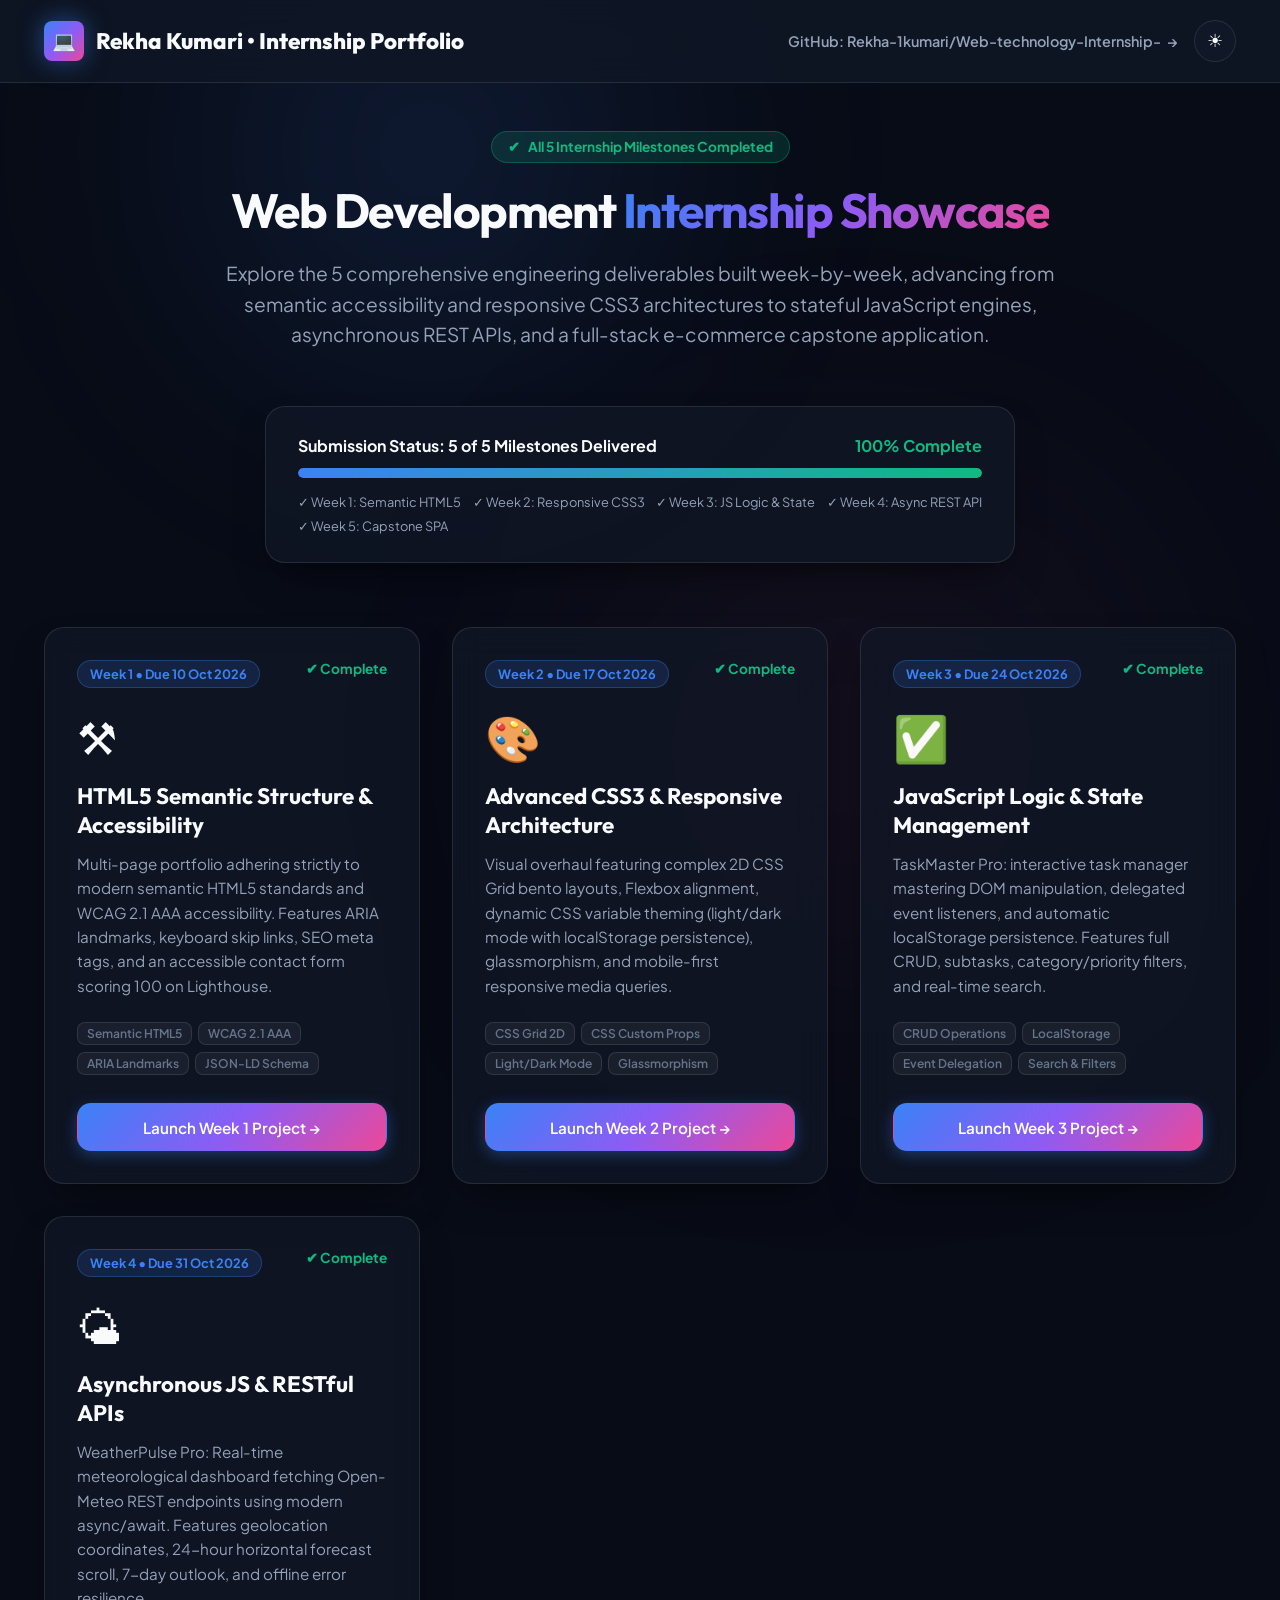
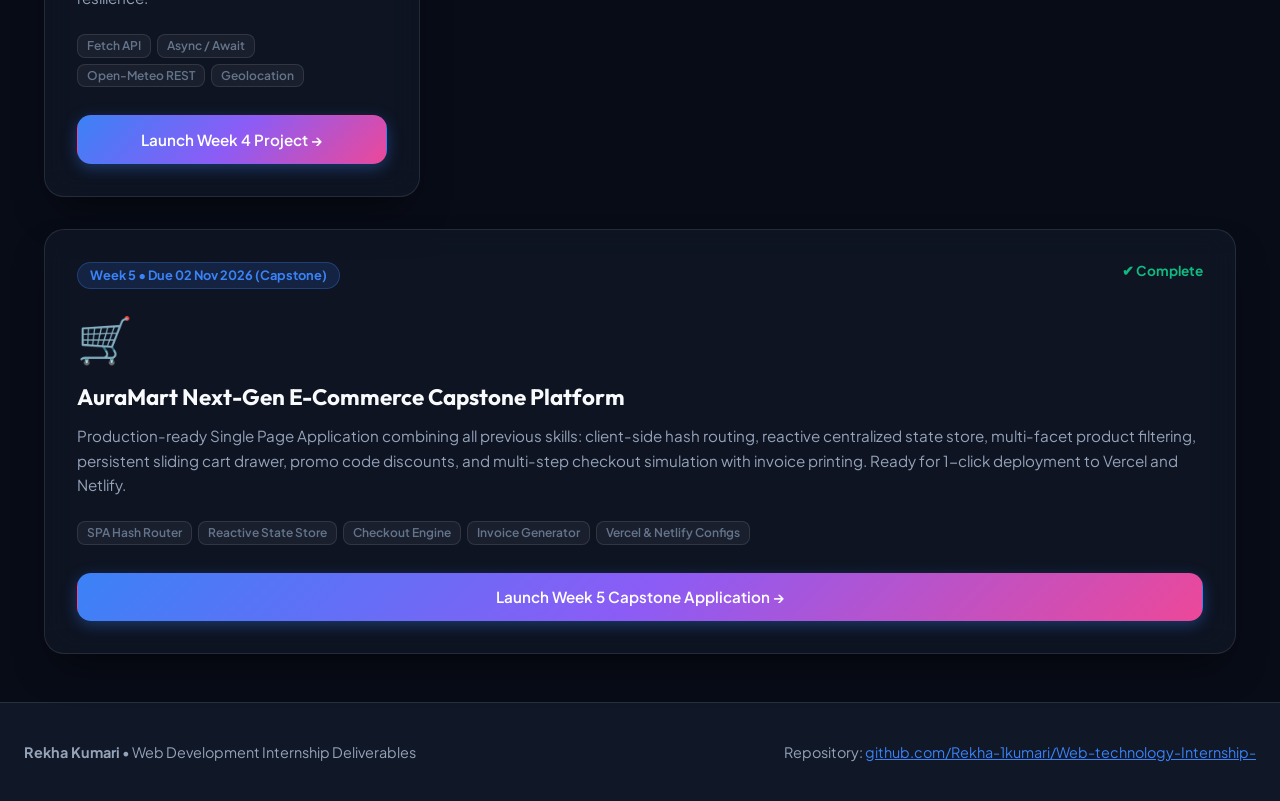
==== index.html @ a8c2018e "feat: transfer complete 5-week Web Technology internship curriculum, projects, and showcase hub" ====
﻿<!DOCTYPE html>
<html lang="en" data-theme="dark">
<head>
  <meta charset="UTF-8">
  <meta name="viewport" content="width=device-width, initial-scale=1.0">
  <title>Web Development Internship Showcase | Rekha Kumari</title>
  <meta name="description" content="Master portfolio portal showcasing all 5 weekly project deliverables for the Web Development Internship by Rekha Kumari.">
  <link rel="preconnect" href="https://fonts.googleapis.com">
  <link rel="preconnect" href="https://fonts.gstatic.com" crossorigin>
  <link href="https://fonts.googleapis.com/css2?family=Outfit:wght@400;500;600;700;800;900&family=Plus+Jakarta+Sans:wght@400;500;600;700&display=swap" rel="stylesheet">
  
  <style>
    :root {
      --font-heading: 'Outfit', sans-serif;
      --font-body: 'Plus Jakarta Sans', sans-serif;

      --bg-dark: #080c17;
      --bg-surface: #101726;
      --bg-card: rgba(16, 23, 38, 0.75);
      --border-subtle: #1e293b;
      --border-glass: rgba(255, 255, 255, 0.1);

      --text-main: #f8fafc;
      --text-muted: #94a3b8;
      --text-dim: #64748b;

      --primary: #3b82f6;
      --primary-gradient: linear-gradient(135deg, #3b82f6 0%, #8b5cf6 50%, #ec4899 100%);
      --accent-emerald: #10b981;
      --accent-amber: #f59e0b;

      --radius-sm: 8px;
      --radius-md: 14px;
      --radius-lg: 20px;
      --radius-full: 9999px;

      --shadow-lg: 0 20px 40px -15px rgba(0, 0, 0, 0.6);
    }

    [data-theme="light"] {
      --bg-dark: #f8fafc;
      --bg-surface: #ffffff;
      --bg-card: rgba(255, 255, 255, 0.85);
      --border-subtle: #e2e8f0;
      --border-glass: rgba(226, 232, 240, 0.8);

      --text-main: #0f172a;
      --text-muted: #475569;
      --text-dim: #94a3b8;
    }

    *, *::before, *::after {
      box-sizing: border-box;
      margin: 0;
      padding: 0;
      transition: background-color 0.25s ease, border-color 0.25s ease, color 0.25s ease;
    }

    body {
      font-family: var(--font-body);
      background-color: var(--bg-dark);
      color: var(--text-main);
      min-height: 100vh;
      display: flex;
      flex-direction: column;
      position: relative;
      overflow-x: hidden;
    }

    /* Ambient background glows */
    body::before {
      content: '';
      position: fixed;
      top: -150px;
      left: 10%;
      width: 600px;
      height: 600px;
      background: radial-gradient(circle, rgba(59, 130, 246, 0.2) 0%, transparent 70%);
      filter: blur(120px);
      pointer-events: none;
      z-index: -1;
    }

    body::after {
      content: '';
      position: fixed;
      bottom: -150px;
      right: 10%;
      width: 600px;
      height: 600px;
      background: radial-gradient(circle, rgba(236, 72, 153, 0.15) 0%, transparent 70%);
      filter: blur(140px);
      pointer-events: none;
      z-index: -1;
    }

    /* Header */
    .master-header {
      background: rgba(16, 23, 38, 0.8);
      backdrop-filter: blur(16px);
      border-bottom: 1px solid var(--border-glass);
      position: sticky;
      top: 0;
      z-index: 100;
    }

    .header-inner {
      max-width: 1240px;
      margin: 0 auto;
      padding: 1.25rem 1.5rem;
      display: flex;
      justify-content: space-between;
      align-items: center;
      flex-wrap: wrap;
      gap: 1rem;
    }

    .brand-wrap {
      display: flex;
      align-items: center;
      gap: 0.75rem;
      font-family: var(--font-heading);
      font-size: 1.4rem;
      font-weight: 800;
    }

    .brand-badge-logo {
      width: 40px;
      height: 40px;
      background: var(--primary-gradient);
      border-radius: var(--radius-sm);
      display: flex;
      align-items: center;
      justify-content: center;
      color: #fff;
      font-size: 1.2rem;
      box-shadow: 0 0 25px rgba(59, 130, 246, 0.5);
    }

    .theme-btn {
      background: var(--bg-surface);
      border: 1px solid var(--border-glass);
      color: var(--text-main);
      width: 42px;
      height: 42px;
      border-radius: 50%;
      display: flex;
      align-items: center;
      justify-content: center;
      cursor: pointer;
      font-size: 1.1rem;
    }

    .theme-btn:hover {
      border-color: var(--primary);
    }

    /* Main Container */
    .container {
      max-width: 1240px;
      margin: 0 auto;
      padding: 3rem 1.5rem;
      flex: 1;
    }

    /* Hero Section */
    .hero-box {
      text-align: center;
      max-width: 850px;
      margin: 0 auto 3.5rem;
    }

    .internship-tag {
      display: inline-flex;
      align-items: center;
      gap: 0.5rem;
      background: rgba(16, 185, 129, 0.15);
      border: 1px solid rgba(16, 185, 129, 0.3);
      color: var(--accent-emerald);
      padding: 0.4rem 1rem;
      border-radius: var(--radius-full);
      font-size: 0.85rem;
      font-weight: 700;
      margin-bottom: 1.25rem;
    }

    .hero-h1 {
      font-family: var(--font-heading);
      font-size: 3rem;
      line-height: 1.15;
      margin-bottom: 1.25rem;
      letter-spacing: -0.03em;
    }

    .gradient-span {
      background: var(--primary-gradient);
      -webkit-background-clip: text;
      -webkit-text-fill-color: transparent;
      display: inline-block;
    }

    .hero-sub {
      color: var(--text-muted);
      font-size: 1.2rem;
      line-height: 1.6;
      margin-bottom: 2rem;
    }

    /* Progress tracker */
    .progress-card {
      background: var(--bg-card);
      border: 1px solid var(--border-glass);
      border-radius: var(--radius-lg);
      padding: 1.75rem 2rem;
      max-width: 750px;
      margin: 0 auto 4rem;
      box-shadow: var(--shadow-lg);
    }

    .progress-header {
      display: flex;
      justify-content: space-between;
      align-items: center;
      margin-bottom: 0.75rem;
      font-weight: 700;
    }

    .progress-bar {
      height: 10px;
      background: rgba(255, 255, 255, 0.08);
      border-radius: var(--radius-full);
      overflow: hidden;
      margin-bottom: 1rem;
    }

    .progress-fill {
      height: 100%;
      background: linear-gradient(90deg, #3b82f6, #10b981);
      width: 100%;
      border-radius: var(--radius-full);
    }

    .milestone-pills {
      display: flex;
      justify-content: space-between;
      flex-wrap: wrap;
      gap: 0.5rem;
      font-size: 0.8rem;
      color: var(--text-muted);
    }

    /* Milestone Cards Grid */
    .cards-grid {
      display: grid;
      grid-template-columns: 1fr;
      gap: 2rem;
    }

    @media (min-width: 768px) {
      .cards-grid {
        grid-template-columns: repeat(2, 1fr);
      }
    }

    @media (min-width: 1080px) {
      .cards-grid {
        grid-template-columns: repeat(3, 1fr);
      }
    }

    .milestone-card {
      background: var(--bg-card);
      backdrop-filter: blur(16px);
      border: 1px solid var(--border-glass);
      border-radius: var(--radius-lg);
      padding: 2rem;
      display: flex;
      flex-direction: column;
      position: relative;
      box-shadow: var(--shadow-lg);
      transition: all 0.3s cubic-bezier(0.16, 1, 0.3, 1);
    }

    .milestone-card:hover {
      transform: translateY(-6px);
      border-color: var(--primary);
      box-shadow: 0 25px 50px -12px rgba(59, 130, 246, 0.3);
    }

    .card-top {
      display: flex;
      justify-content: space-between;
      align-items: flex-start;
      margin-bottom: 1.25rem;
    }

    .week-badge {
      background: rgba(59, 130, 246, 0.15);
      border: 1px solid rgba(59, 130, 246, 0.3);
      color: var(--primary);
      padding: 0.3rem 0.75rem;
      border-radius: var(--radius-full);
      font-size: 0.8rem;
      font-weight: 700;
    }

    .status-check {
      display: inline-flex;
      align-items: center;
      gap: 0.3rem;
      color: var(--accent-emerald);
      font-size: 0.85rem;
      font-weight: 700;
    }

    .card-icon {
      font-size: 2.8rem;
      margin-bottom: 1rem;
    }

    .card-title {
      font-family: var(--font-heading);
      font-size: 1.4rem;
      margin-bottom: 0.75rem;
      line-height: 1.3;
    }

    .card-desc {
      color: var(--text-muted);
      font-size: 0.95rem;
      line-height: 1.6;
      margin-bottom: 1.5rem;
      flex: 1;
    }

    .tag-list {
      display: flex;
      flex-wrap: wrap;
      gap: 0.4rem;
      list-style: none;
      margin-bottom: 1.75rem;
    }

    .tag {
      background: rgba(255, 255, 255, 0.05);
      border: 1px solid var(--border-glass);
      color: var(--text-dim);
      font-size: 0.75rem;
      font-weight: 600;
      padding: 0.2rem 0.55rem;
      border-radius: var(--radius-sm);
    }

    .btn {
      display: inline-flex;
      align-items: center;
      justify-content: center;
      gap: 0.5rem;
      padding: 0.85rem 1.4rem;
      border-radius: var(--radius-md);
      font-size: 0.95rem;
      font-weight: 600;
      text-decoration: none;
      cursor: pointer;
      border: 1px solid transparent;
      transition: all 0.2s ease;
    }

    .btn-primary {
      background: var(--primary-gradient);
      color: #fff;
      box-shadow: 0 4px 15px rgba(59, 130, 246, 0.35);
    }

    .btn-primary:hover {
      transform: translateY(-2px);
      box-shadow: 0 8px 25px rgba(59, 130, 246, 0.5);
    }

    /* Footer */
    .master-footer {
      margin-top: auto;
      border-top: 1px solid var(--border-glass);
      padding: 2.5rem 1.5rem;
      background: var(--bg-surface);
    }

    .footer-content {
      max-width: 1240px;
      margin: 0 auto;
      display: flex;
      justify-content: space-between;
      align-items: center;
      flex-wrap: wrap;
      gap: 1.25rem;
      font-size: 0.9rem;
      color: var(--text-muted);
    }
  </style>
</head>
<body>

  <!-- Top Navigation Header -->
  <header class="master-header">
    <div class="header-inner">
      <div class="brand-wrap">
        <div class="brand-badge-logo">&#128187;</div>
        <span>Rekha Kumari &bull; Internship Portfolio</span>
      </div>

      <div style="display: flex; gap: 1rem; align-items: center;">
        <a href="https://github.com/Rekha-1kumari/Web-technology-Internship-" target="_blank" rel="noopener noreferrer" style="color: var(--text-muted); font-size: 0.9rem; font-weight: 600; text-decoration: none; display: flex; align-items: center; gap: 0.4rem;">
          <span>GitHub: Rekha-1kumari/Web-technology-Internship-</span> &rarr;
        </a>
        <button class="theme-btn" id="theme-btn" title="Toggle Theme">&#9728;</button>
      </div>
    </div>
  </header>

  <!-- Main Container -->
  <main class="container">
    
    <!-- Hero Banner -->
    <section class="hero-box">
      <div class="internship-tag">
        <span>&#10004;</span> All 5 Internship Milestones Completed
      </div>
      <h1 class="hero-h1">
        Web Development <span class="gradient-span">Internship Showcase</span>
      </h1>
      <p class="hero-sub">
        Explore the 5 comprehensive engineering deliverables built week-by-week, advancing from semantic accessibility and responsive CSS3 architectures to stateful JavaScript engines, asynchronous REST APIs, and a full-stack e-commerce capstone application.
      </p>
    </section>

    <!-- Progress Status Bar -->
    <section class="progress-card">
      <div class="progress-header">
        <span>Submission Status: 5 of 5 Milestones Delivered</span>
        <span style="color: var(--accent-emerald);">100% Complete</span>
      </div>
      <div class="progress-bar">
        <div class="progress-fill"></div>
      </div>
      <div class="milestone-pills">
        <span>&#10003; Week 1: Semantic HTML5</span>
        <span>&#10003; Week 2: Responsive CSS3</span>
        <span>&#10003; Week 3: JS Logic & State</span>
        <span>&#10003; Week 4: Async REST API</span>
        <span>&#10003; Week 5: Capstone SPA</span>
      </div>
    </section>

    <!-- 5 Milestone Cards Grid -->
    <section class="cards-grid">
      
      <!-- Week 1 -->
      <article class="milestone-card">
        <div class="card-top">
          <span class="week-badge">Week 1 &bull; Due 10 Oct 2026</span>
          <span class="status-check">&#10004; Complete</span>
        </div>
        <div class="card-icon">&#9874;</div>
        <h2 class="card-title">HTML5 Semantic Structure & Accessibility</h2>
        <p class="card-desc">
          Multi-page portfolio adhering strictly to modern semantic HTML5 standards and WCAG 2.1 AAA accessibility. Features ARIA landmarks, keyboard skip links, SEO meta tags, and an accessible contact form scoring 100 on Lighthouse.
        </p>
        <ul class="tag-list">
          <li class="tag">Semantic HTML5</li>
          <li class="tag">WCAG 2.1 AAA</li>
          <li class="tag">ARIA Landmarks</li>
          <li class="tag">JSON-LD Schema</li>
        </ul>
        <a href="Week-01-Semantic-Portfolio/index.html" class="btn btn-primary" style="width: 100%;">
          Launch Week 1 Project &rarr;
        </a>
      </article>

      <!-- Week 2 -->
      <article class="milestone-card">
        <div class="card-top">
          <span class="week-badge">Week 2 &bull; Due 17 Oct 2026</span>
          <span class="status-check">&#10004; Complete</span>
        </div>
        <div class="card-icon">&#127912;</div>
        <h2 class="card-title">Advanced CSS3 & Responsive Architecture</h2>
        <p class="card-desc">
          Visual overhaul featuring complex 2D CSS Grid bento layouts, Flexbox alignment, dynamic CSS variable theming (light/dark mode with localStorage persistence), glassmorphism, and mobile-first responsive media queries.
        </p>
        <ul class="tag-list">
          <li class="tag">CSS Grid 2D</li>
          <li class="tag">CSS Custom Props</li>
          <li class="tag">Light/Dark Mode</li>
          <li class="tag">Glassmorphism</li>
        </ul>
        <a href="Week-02-Responsive-Portfolio/index.html" class="btn btn-primary" style="width: 100%;">
          Launch Week 2 Project &rarr;
        </a>
      </article>

      <!-- Week 3 -->
      <article class="milestone-card">
        <div class="card-top">
          <span class="week-badge">Week 3 &bull; Due 24 Oct 2026</span>
          <span class="status-check">&#10004; Complete</span>
        </div>
        <div class="card-icon">&#9989;</div>
        <h2 class="card-title">JavaScript Logic & State Management</h2>
        <p class="card-desc">
          TaskMaster Pro: interactive task manager mastering DOM manipulation, delegated event listeners, and automatic localStorage persistence. Features full CRUD, subtasks, category/priority filters, and real-time search.
        </p>
        <ul class="tag-list">
          <li class="tag">CRUD Operations</li>
          <li class="tag">LocalStorage</li>
          <li class="tag">Event Delegation</li>
          <li class="tag">Search & Filters</li>
        </ul>
        <a href="Week-03-TaskMaster-TodoApp/index.html" class="btn btn-primary" style="width: 100%;">
          Launch Week 3 Project &rarr;
        </a>
      </article>

      <!-- Week 4 -->
      <article class="milestone-card">
        <div class="card-top">
          <span class="week-badge">Week 4 &bull; Due 31 Oct 2026</span>
          <span class="status-check">&#10004; Complete</span>
        </div>
        <div class="card-icon">&#127780;</div>
        <h2 class="card-title">Asynchronous JS & RESTful APIs</h2>
        <p class="card-desc">
          WeatherPulse Pro: Real-time meteorological dashboard fetching Open-Meteo REST endpoints using modern async/await. Features geolocation coordinates, 24-hour horizontal forecast scroll, 7-day outlook, and offline error resilience.
        </p>
        <ul class="tag-list">
          <li class="tag">Fetch API</li>
          <li class="tag">Async / Await</li>
          <li class="tag">Open-Meteo REST</li>
          <li class="tag">Geolocation</li>
        </ul>
        <a href="Week-04-WeatherPulse-Dashboard/index.html" class="btn btn-primary" style="width: 100%;">
          Launch Week 4 Project &rarr;
        </a>
      </article>

      <!-- Week 5 -->
      <article class="milestone-card" style="grid-column: 1 / -1;">
        <div class="card-top">
          <span class="week-badge">Week 5 &bull; Due 02 Nov 2026 (Capstone)</span>
          <span class="status-check">&#10004; Complete</span>
        </div>
        <div class="card-icon">&#128722;</div>
        <h2 class="card-title">AuraMart Next-Gen E-Commerce Capstone Platform</h2>
        <p class="card-desc">
          Production-ready Single Page Application combining all previous skills: client-side hash routing, reactive centralized state store, multi-facet product filtering, persistent sliding cart drawer, promo code discounts, and multi-step checkout simulation with invoice printing. Ready for 1-click deployment to Vercel and Netlify.
        </p>
        <ul class="tag-list">
          <li class="tag">SPA Hash Router</li>
          <li class="tag">Reactive State Store</li>
          <li class="tag">Checkout Engine</li>
          <li class="tag">Invoice Generator</li>
          <li class="tag">Vercel & Netlify Configs</li>
        </ul>
        <a href="Week-05-AuraMart-Ecommerce-Capstone/index.html" class="btn btn-primary" style="width: 100%;">
          Launch Week 5 Capstone Application &rarr;
        </a>
      </article>

    </section>

  </main>

  <!-- Master Footer -->
  <footer class="master-footer">
    <div class="footer-content">
      <div>
        <strong>Rekha Kumari</strong> &bull; Web Development Internship Deliverables
      </div>
      <div>
        <span>Repository: <a href="https://github.com/Rekha-1kumari/Web-technology-Internship-" target="_blank" rel="noopener noreferrer" style="color: var(--primary);">github.com/Rekha-1kumari/Web-technology-Internship-</a></span>
      </div>
    </div>
  </footer>

  <script>
    const themeBtn = document.getElementById('theme-btn');
    themeBtn.addEventListener('click', () => {
      const current = document.documentElement.getAttribute('data-theme') || 'dark';
      const next = current === 'dark' ? 'light' : 'dark';
      document.documentElement.setAttribute('data-theme', next);
      themeBtn.innerHTML = next === 'dark' ? '&#9728;' : '&#9790;';
    });
  </script>
</body>
</html>
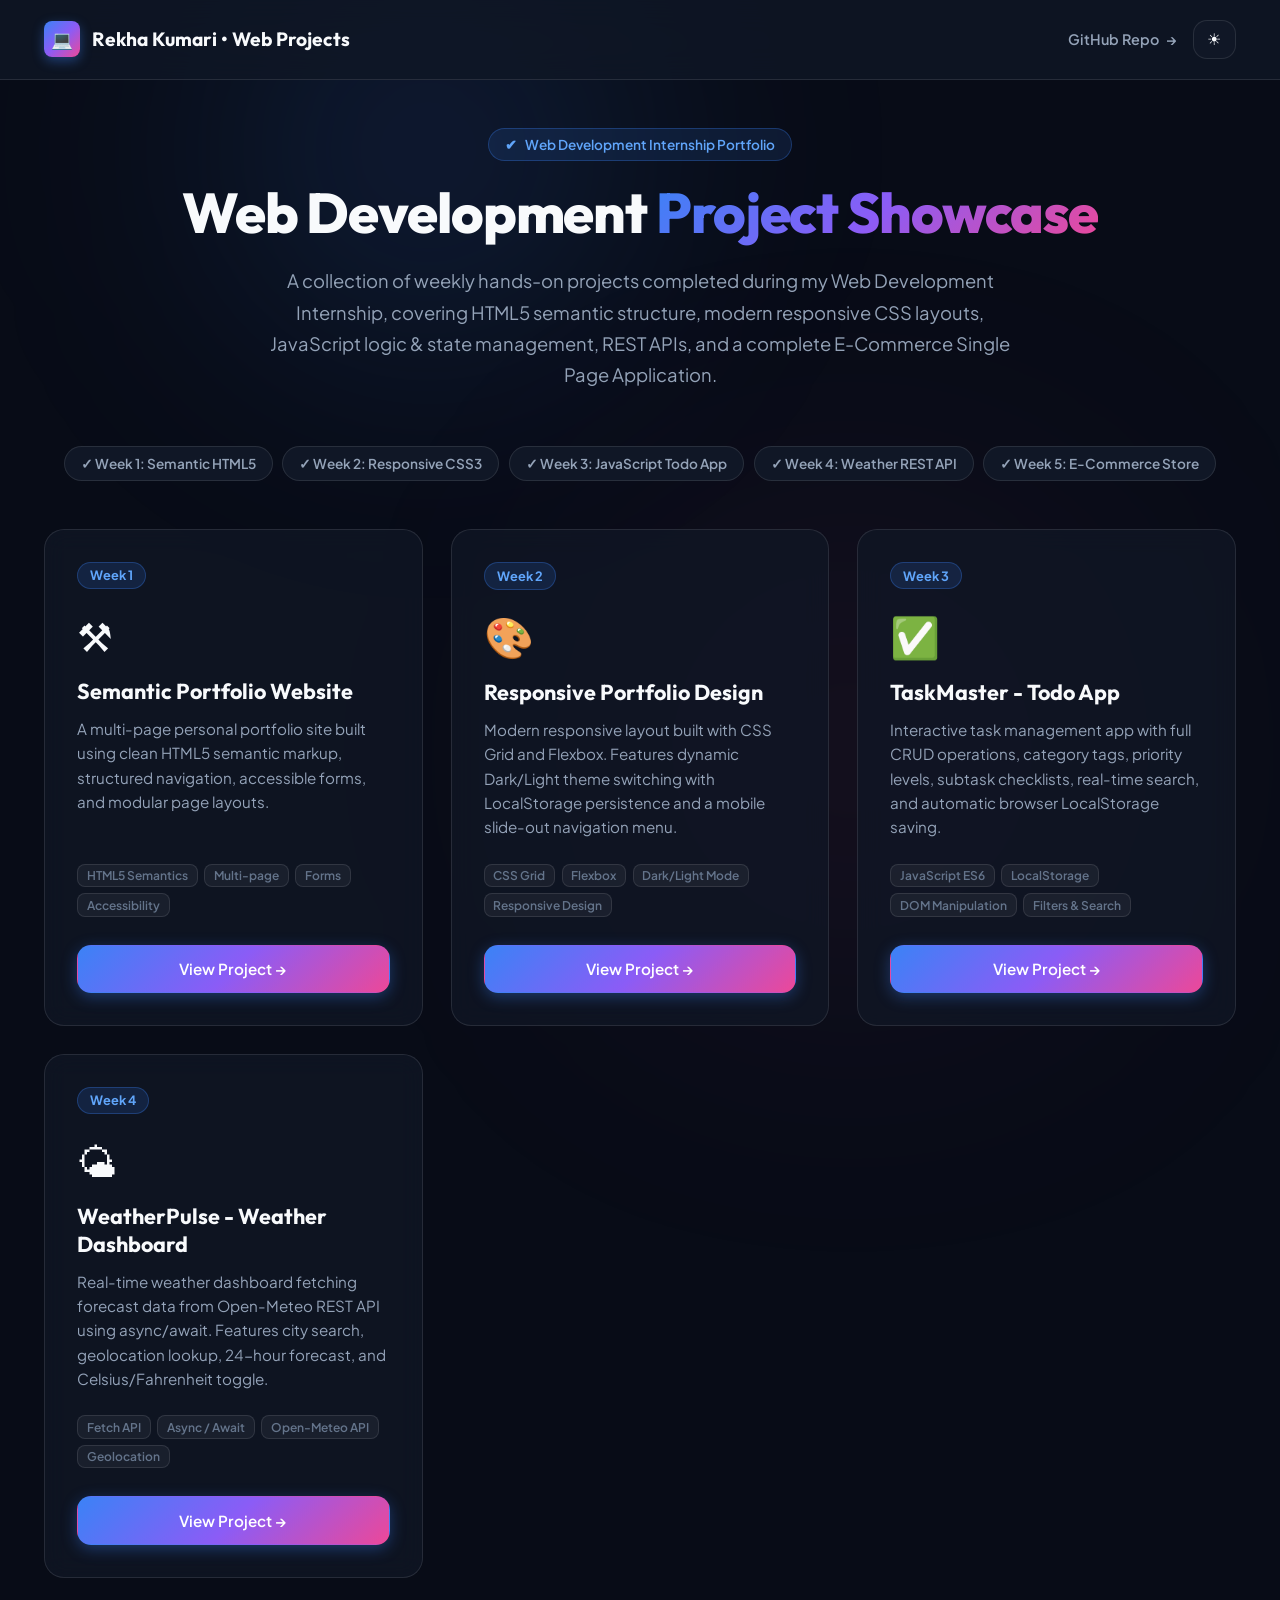
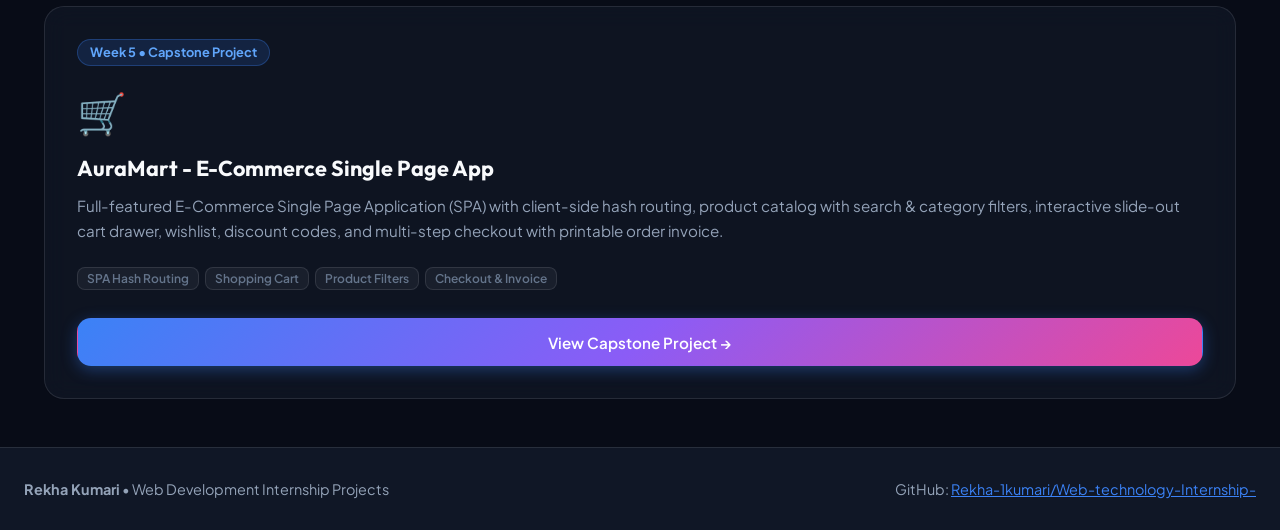
==== commit 6c3d48cf: "refactor: clean up documentation, remove AI/boilerplate markers, and polish project copy" ====
--- a/index.html
+++ b/index.html
@@ -3,11 +3,11 @@
 <head>
   <meta charset="UTF-8">
   <meta name="viewport" content="width=device-width, initial-scale=1.0">
-  <title>Web Development Internship Showcase | Rekha Kumari</title>
-  <meta name="description" content="Master portfolio portal showcasing all 5 weekly project deliverables for the Web Development Internship by Rekha Kumari.">
+  <title>Web Development Projects | Rekha Kumari</title>
+  <meta name="description" content="Showcase of weekly web development projects built during the internship by Rekha Kumari.">
   <link rel="preconnect" href="https://fonts.googleapis.com">
   <link rel="preconnect" href="https://fonts.gstatic.com" crossorigin>
-  <link href="https://fonts.googleapis.com/css2?family=Outfit:wght@400;500;600;700;800;900&family=Plus+Jakarta+Sans:wght@400;500;600;700&display=swap" rel="stylesheet">
+  <link href="https://fonts.googleapis.com/css2?family=Outfit:wght@400;500;600;700;800&family=Plus+Jakarta+Sans:wght@400;500;600;700&display=swap" rel="stylesheet">
   
   <style>
     :root {
@@ -67,7 +67,6 @@
       overflow-x: hidden;
     }
 
-    /* Ambient background glows */
     body::before {
       content: '';
       position: fixed;
@@ -94,7 +93,6 @@
       z-index: -1;
     }
 
-    /* Header */
     .master-header {
       background: rgba(16, 23, 38, 0.8);
       backdrop-filter: blur(16px);
@@ -120,42 +118,33 @@
       align-items: center;
       gap: 0.75rem;
       font-family: var(--font-heading);
-      font-size: 1.4rem;
-      font-weight: 800;
+      font-size: 1.2rem;
+      font-weight: 700;
     }
 
     .brand-badge-logo {
-      width: 40px;
-      height: 40px;
+      width: 36px;
+      height: 36px;
+      border-radius: var(--radius-sm);
       background: var(--primary-gradient);
-      border-radius: var(--radius-sm);
       display: flex;
       align-items: center;
       justify-content: center;
       color: #fff;
-      font-size: 1.2rem;
-      box-shadow: 0 0 25px rgba(59, 130, 246, 0.5);
+      font-size: 1.1rem;
+      box-shadow: 0 4px 12px rgba(59, 130, 246, 0.4);
     }
 
     .theme-btn {
       background: var(--bg-surface);
       border: 1px solid var(--border-glass);
       color: var(--text-main);
-      width: 42px;
-      height: 42px;
-      border-radius: 50%;
-      display: flex;
-      align-items: center;
-      justify-content: center;
+      padding: 0.55rem 0.85rem;
+      border-radius: var(--radius-md);
       cursor: pointer;
-      font-size: 1.1rem;
-    }
-
-    .theme-btn:hover {
-      border-color: var(--primary);
-    }
-
-    /* Main Container */
+      font-size: 1rem;
+    }
+
     .container {
       max-width: 1240px;
       margin: 0 auto;
@@ -163,164 +152,114 @@
       flex: 1;
     }
 
-    /* Hero Section */
     .hero-box {
       text-align: center;
-      max-width: 850px;
-      margin: 0 auto 3.5rem;
+      margin-bottom: 3.5rem;
     }
 
     .internship-tag {
       display: inline-flex;
       align-items: center;
       gap: 0.5rem;
-      background: rgba(16, 185, 129, 0.15);
-      border: 1px solid rgba(16, 185, 129, 0.3);
-      color: var(--accent-emerald);
-      padding: 0.4rem 1rem;
+      padding: 0.45rem 1rem;
+      background: rgba(59, 130, 246, 0.12);
+      border: 1px solid rgba(59, 130, 246, 0.3);
+      color: #60a5fa;
       border-radius: var(--radius-full);
       font-size: 0.85rem;
-      font-weight: 700;
+      font-weight: 600;
       margin-bottom: 1.25rem;
     }
 
     .hero-h1 {
       font-family: var(--font-heading);
-      font-size: 3rem;
+      font-size: clamp(2.2rem, 5vw, 3.5rem);
+      font-weight: 800;
       line-height: 1.15;
       margin-bottom: 1.25rem;
-      letter-spacing: -0.03em;
+      letter-spacing: -0.02em;
     }
 
     .gradient-span {
       background: var(--primary-gradient);
       -webkit-background-clip: text;
       -webkit-text-fill-color: transparent;
-      display: inline-block;
     }
 
     .hero-sub {
       color: var(--text-muted);
-      font-size: 1.2rem;
-      line-height: 1.6;
-      margin-bottom: 2rem;
-    }
-
-    /* Progress tracker */
-    .progress-card {
-      background: var(--bg-card);
+      font-size: 1.15rem;
+      line-height: 1.7;
+      max-width: 750px;
+      margin: 0 auto;
+    }
+
+    .pills-bar {
+      display: flex;
+      justify-content: center;
+      flex-wrap: wrap;
+      gap: 0.6rem;
+      margin-bottom: 3rem;
+    }
+
+    .pill {
+      background: var(--bg-surface);
       border: 1px solid var(--border-glass);
-      border-radius: var(--radius-lg);
-      padding: 1.75rem 2rem;
-      max-width: 750px;
-      margin: 0 auto 4rem;
-      box-shadow: var(--shadow-lg);
-    }
-
-    .progress-header {
-      display: flex;
-      justify-content: space-between;
-      align-items: center;
-      margin-bottom: 0.75rem;
-      font-weight: 700;
-    }
-
-    .progress-bar {
-      height: 10px;
-      background: rgba(255, 255, 255, 0.08);
+      color: var(--text-muted);
+      padding: 0.5rem 1rem;
       border-radius: var(--radius-full);
-      overflow: hidden;
-      margin-bottom: 1rem;
-    }
-
-    .progress-fill {
-      height: 100%;
-      background: linear-gradient(90deg, #3b82f6, #10b981);
-      width: 100%;
-      border-radius: var(--radius-full);
-    }
-
-    .milestone-pills {
-      display: flex;
-      justify-content: space-between;
-      flex-wrap: wrap;
-      gap: 0.5rem;
-      font-size: 0.8rem;
-      color: var(--text-muted);
-    }
-
-    /* Milestone Cards Grid */
+      font-size: 0.85rem;
+      font-weight: 600;
+    }
+
     .cards-grid {
       display: grid;
-      grid-template-columns: 1fr;
-      gap: 2rem;
-    }
-
-    @media (min-width: 768px) {
-      .cards-grid {
-        grid-template-columns: repeat(2, 1fr);
-      }
-    }
-
-    @media (min-width: 1080px) {
-      .cards-grid {
-        grid-template-columns: repeat(3, 1fr);
-      }
+      grid-template-columns: repeat(auto-fit, minmax(340px, 1fr));
+      gap: 1.75rem;
     }
 
     .milestone-card {
       background: var(--bg-card);
-      backdrop-filter: blur(16px);
+      backdrop-filter: blur(12px);
       border: 1px solid var(--border-glass);
       border-radius: var(--radius-lg);
       padding: 2rem;
       display: flex;
       flex-direction: column;
-      position: relative;
+      transition: transform 0.25s ease, border-color 0.25s ease, box-shadow 0.25s ease;
+    }
+
+    .milestone-card:hover {
+      transform: translateY(-4px);
+      border-color: rgba(59, 130, 246, 0.4);
       box-shadow: var(--shadow-lg);
-      transition: all 0.3s cubic-bezier(0.16, 1, 0.3, 1);
-    }
-
-    .milestone-card:hover {
-      transform: translateY(-6px);
-      border-color: var(--primary);
-      box-shadow: 0 25px 50px -12px rgba(59, 130, 246, 0.3);
     }
 
     .card-top {
       display: flex;
       justify-content: space-between;
-      align-items: flex-start;
+      align-items: center;
       margin-bottom: 1.25rem;
     }
 
     .week-badge {
       background: rgba(59, 130, 246, 0.15);
       border: 1px solid rgba(59, 130, 246, 0.3);
-      color: var(--primary);
+      color: #60a5fa;
       padding: 0.3rem 0.75rem;
       border-radius: var(--radius-full);
       font-size: 0.8rem;
       font-weight: 700;
     }
 
-    .status-check {
-      display: inline-flex;
-      align-items: center;
-      gap: 0.3rem;
-      color: var(--accent-emerald);
-      font-size: 0.85rem;
-      font-weight: 700;
-    }
-
     .card-icon {
-      font-size: 2.8rem;
+      font-size: 2.5rem;
       margin-bottom: 1rem;
     }
 
     .card-title {
       font-family: var(--font-heading);
-      font-size: 1.4rem;
+      font-size: 1.35rem;
       margin-bottom: 0.75rem;
       line-height: 1.3;
     }
@@ -377,11 +316,10 @@
       box-shadow: 0 8px 25px rgba(59, 130, 246, 0.5);
     }
 
-    /* Footer */
     .master-footer {
       margin-top: auto;
       border-top: 1px solid var(--border-glass);
-      padding: 2.5rem 1.5rem;
+      padding: 2rem 1.5rem;
       background: var(--bg-surface);
     }
 
@@ -400,17 +338,17 @@
 </head>
 <body>
 
-  <!-- Top Navigation Header -->
+  <!-- Header -->
   <header class="master-header">
     <div class="header-inner">
       <div class="brand-wrap">
         <div class="brand-badge-logo">&#128187;</div>
-        <span>Rekha Kumari &bull; Internship Portfolio</span>
+        <span>Rekha Kumari &bull; Web Projects</span>
       </div>
 
       <div style="display: flex; gap: 1rem; align-items: center;">
         <a href="https://github.com/Rekha-1kumari/Web-technology-Internship-" target="_blank" rel="noopener noreferrer" style="color: var(--text-muted); font-size: 0.9rem; font-weight: 600; text-decoration: none; display: flex; align-items: center; gap: 0.4rem;">
-          <span>GitHub: Rekha-1kumari/Web-technology-Internship-</span> &rarr;
+          <span>GitHub Repo</span> &rarr;
         </a>
         <button class="theme-btn" id="theme-btn" title="Toggle Theme">&#9728;</button>
       </div>
@@ -423,145 +361,130 @@
     <!-- Hero Banner -->
     <section class="hero-box">
       <div class="internship-tag">
-        <span>&#10004;</span> All 5 Internship Milestones Completed
+        <span>&#10004;</span> Web Development Internship Portfolio
       </div>
       <h1 class="hero-h1">
-        Web Development <span class="gradient-span">Internship Showcase</span>
+        Web Development <span class="gradient-span">Project Showcase</span>
       </h1>
       <p class="hero-sub">
-        Explore the 5 comprehensive engineering deliverables built week-by-week, advancing from semantic accessibility and responsive CSS3 architectures to stateful JavaScript engines, asynchronous REST APIs, and a full-stack e-commerce capstone application.
+        A collection of weekly hands-on projects completed during my Web Development Internship, covering HTML5 semantic structure, modern responsive CSS layouts, JavaScript logic & state management, REST APIs, and a complete E-Commerce Single Page Application.
       </p>
     </section>
 
-    <!-- Progress Status Bar -->
-    <section class="progress-card">
-      <div class="progress-header">
-        <span>Submission Status: 5 of 5 Milestones Delivered</span>
-        <span style="color: var(--accent-emerald);">100% Complete</span>
-      </div>
-      <div class="progress-bar">
-        <div class="progress-fill"></div>
-      </div>
-      <div class="milestone-pills">
-        <span>&#10003; Week 1: Semantic HTML5</span>
-        <span>&#10003; Week 2: Responsive CSS3</span>
-        <span>&#10003; Week 3: JS Logic & State</span>
-        <span>&#10003; Week 4: Async REST API</span>
-        <span>&#10003; Week 5: Capstone SPA</span>
-      </div>
-    </section>
-
-    <!-- 5 Milestone Cards Grid -->
+    <!-- Project Pills -->
+    <div class="pills-bar">
+      <span class="pill">&#10003; Week 1: Semantic HTML5</span>
+      <span class="pill">&#10003; Week 2: Responsive CSS3</span>
+      <span class="pill">&#10003; Week 3: JavaScript Todo App</span>
+      <span class="pill">&#10003; Week 4: Weather REST API</span>
+      <span class="pill">&#10003; Week 5: E-Commerce Store</span>
+    </div>
+
+    <!-- Cards Grid -->
     <section class="cards-grid">
       
       <!-- Week 1 -->
       <article class="milestone-card">
         <div class="card-top">
-          <span class="week-badge">Week 1 &bull; Due 10 Oct 2026</span>
-          <span class="status-check">&#10004; Complete</span>
+          <span class="week-badge">Week 1</span>
         </div>
         <div class="card-icon">&#9874;</div>
-        <h2 class="card-title">HTML5 Semantic Structure & Accessibility</h2>
+        <h2 class="card-title">Semantic Portfolio Website</h2>
         <p class="card-desc">
-          Multi-page portfolio adhering strictly to modern semantic HTML5 standards and WCAG 2.1 AAA accessibility. Features ARIA landmarks, keyboard skip links, SEO meta tags, and an accessible contact form scoring 100 on Lighthouse.
+          A multi-page personal portfolio site built using clean HTML5 semantic markup, structured navigation, accessible forms, and modular page layouts.
         </p>
         <ul class="tag-list">
-          <li class="tag">Semantic HTML5</li>
-          <li class="tag">WCAG 2.1 AAA</li>
-          <li class="tag">ARIA Landmarks</li>
-          <li class="tag">JSON-LD Schema</li>
+          <li class="tag">HTML5 Semantics</li>
+          <li class="tag">Multi-page</li>
+          <li class="tag">Forms</li>
+          <li class="tag">Accessibility</li>
         </ul>
         <a href="Week-01-Semantic-Portfolio/index.html" class="btn btn-primary" style="width: 100%;">
-          Launch Week 1 Project &rarr;
+          View Project &rarr;
         </a>
       </article>
 
       <!-- Week 2 -->
       <article class="milestone-card">
         <div class="card-top">
-          <span class="week-badge">Week 2 &bull; Due 17 Oct 2026</span>
-          <span class="status-check">&#10004; Complete</span>
+          <span class="week-badge">Week 2</span>
         </div>
         <div class="card-icon">&#127912;</div>
-        <h2 class="card-title">Advanced CSS3 & Responsive Architecture</h2>
+        <h2 class="card-title">Responsive Portfolio Design</h2>
         <p class="card-desc">
-          Visual overhaul featuring complex 2D CSS Grid bento layouts, Flexbox alignment, dynamic CSS variable theming (light/dark mode with localStorage persistence), glassmorphism, and mobile-first responsive media queries.
+          Modern responsive layout built with CSS Grid and Flexbox. Features dynamic Dark/Light theme switching with LocalStorage persistence and a mobile slide-out navigation menu.
         </p>
         <ul class="tag-list">
-          <li class="tag">CSS Grid 2D</li>
-          <li class="tag">CSS Custom Props</li>
-          <li class="tag">Light/Dark Mode</li>
-          <li class="tag">Glassmorphism</li>
+          <li class="tag">CSS Grid</li>
+          <li class="tag">Flexbox</li>
+          <li class="tag">Dark/Light Mode</li>
+          <li class="tag">Responsive Design</li>
         </ul>
         <a href="Week-02-Responsive-Portfolio/index.html" class="btn btn-primary" style="width: 100%;">
-          Launch Week 2 Project &rarr;
+          View Project &rarr;
         </a>
       </article>
 
       <!-- Week 3 -->
       <article class="milestone-card">
         <div class="card-top">
-          <span class="week-badge">Week 3 &bull; Due 24 Oct 2026</span>
-          <span class="status-check">&#10004; Complete</span>
+          <span class="week-badge">Week 3</span>
         </div>
         <div class="card-icon">&#9989;</div>
-        <h2 class="card-title">JavaScript Logic & State Management</h2>
+        <h2 class="card-title">TaskMaster - Todo App</h2>
         <p class="card-desc">
-          TaskMaster Pro: interactive task manager mastering DOM manipulation, delegated event listeners, and automatic localStorage persistence. Features full CRUD, subtasks, category/priority filters, and real-time search.
+          Interactive task management app with full CRUD operations, category tags, priority levels, subtask checklists, real-time search, and automatic browser LocalStorage saving.
         </p>
         <ul class="tag-list">
-          <li class="tag">CRUD Operations</li>
+          <li class="tag">JavaScript ES6</li>
           <li class="tag">LocalStorage</li>
-          <li class="tag">Event Delegation</li>
-          <li class="tag">Search & Filters</li>
+          <li class="tag">DOM Manipulation</li>
+          <li class="tag">Filters & Search</li>
         </ul>
         <a href="Week-03-TaskMaster-TodoApp/index.html" class="btn btn-primary" style="width: 100%;">
-          Launch Week 3 Project &rarr;
+          View Project &rarr;
         </a>
       </article>
 
       <!-- Week 4 -->
       <article class="milestone-card">
         <div class="card-top">
-          <span class="week-badge">Week 4 &bull; Due 31 Oct 2026</span>
-          <span class="status-check">&#10004; Complete</span>
+          <span class="week-badge">Week 4</span>
         </div>
         <div class="card-icon">&#127780;</div>
-        <h2 class="card-title">Asynchronous JS & RESTful APIs</h2>
+        <h2 class="card-title">WeatherPulse - Weather Dashboard</h2>
         <p class="card-desc">
-          WeatherPulse Pro: Real-time meteorological dashboard fetching Open-Meteo REST endpoints using modern async/await. Features geolocation coordinates, 24-hour horizontal forecast scroll, 7-day outlook, and offline error resilience.
+          Real-time weather dashboard fetching forecast data from Open-Meteo REST API using async/await. Features city search, geolocation lookup, 24-hour forecast, and Celsius/Fahrenheit toggle.
         </p>
         <ul class="tag-list">
           <li class="tag">Fetch API</li>
           <li class="tag">Async / Await</li>
-          <li class="tag">Open-Meteo REST</li>
+          <li class="tag">Open-Meteo API</li>
           <li class="tag">Geolocation</li>
         </ul>
         <a href="Week-04-WeatherPulse-Dashboard/index.html" class="btn btn-primary" style="width: 100%;">
-          Launch Week 4 Project &rarr;
+          View Project &rarr;
         </a>
       </article>
 
       <!-- Week 5 -->
       <article class="milestone-card" style="grid-column: 1 / -1;">
         <div class="card-top">
-          <span class="week-badge">Week 5 &bull; Due 02 Nov 2026 (Capstone)</span>
-          <span class="status-check">&#10004; Complete</span>
+          <span class="week-badge">Week 5 &bull; Capstone Project</span>
         </div>
         <div class="card-icon">&#128722;</div>
-        <h2 class="card-title">AuraMart Next-Gen E-Commerce Capstone Platform</h2>
+        <h2 class="card-title">AuraMart - E-Commerce Single Page App</h2>
         <p class="card-desc">
-          Production-ready Single Page Application combining all previous skills: client-side hash routing, reactive centralized state store, multi-facet product filtering, persistent sliding cart drawer, promo code discounts, and multi-step checkout simulation with invoice printing. Ready for 1-click deployment to Vercel and Netlify.
+          Full-featured E-Commerce Single Page Application (SPA) with client-side hash routing, product catalog with search & category filters, interactive slide-out cart drawer, wishlist, discount codes, and multi-step checkout with printable order invoice.
         </p>
         <ul class="tag-list">
-          <li class="tag">SPA Hash Router</li>
-          <li class="tag">Reactive State Store</li>
-          <li class="tag">Checkout Engine</li>
-          <li class="tag">Invoice Generator</li>
-          <li class="tag">Vercel & Netlify Configs</li>
+          <li class="tag">SPA Hash Routing</li>
+          <li class="tag">Shopping Cart</li>
+          <li class="tag">Product Filters</li>
+          <li class="tag">Checkout & Invoice</li>
         </ul>
         <a href="Week-05-AuraMart-Ecommerce-Capstone/index.html" class="btn btn-primary" style="width: 100%;">
-          Launch Week 5 Capstone Application &rarr;
+          View Capstone Project &rarr;
         </a>
       </article>
 
@@ -569,14 +492,14 @@
 
   </main>
 
-  <!-- Master Footer -->
+  <!-- Footer -->
   <footer class="master-footer">
     <div class="footer-content">
       <div>
-        <strong>Rekha Kumari</strong> &bull; Web Development Internship Deliverables
+        <strong>Rekha Kumari</strong> &bull; Web Development Internship Projects
       </div>
       <div>
-        <span>Repository: <a href="https://github.com/Rekha-1kumari/Web-technology-Internship-" target="_blank" rel="noopener noreferrer" style="color: var(--primary);">github.com/Rekha-1kumari/Web-technology-Internship-</a></span>
+        <span>GitHub: <a href="https://github.com/Rekha-1kumari/Web-technology-Internship-" target="_blank" rel="noopener noreferrer" style="color: var(--primary);">Rekha-1kumari/Web-technology-Internship-</a></span>
       </div>
     </div>
   </footer>
@@ -591,4 +514,4 @@
     });
   </script>
 </body>
-</html>
+</html>
